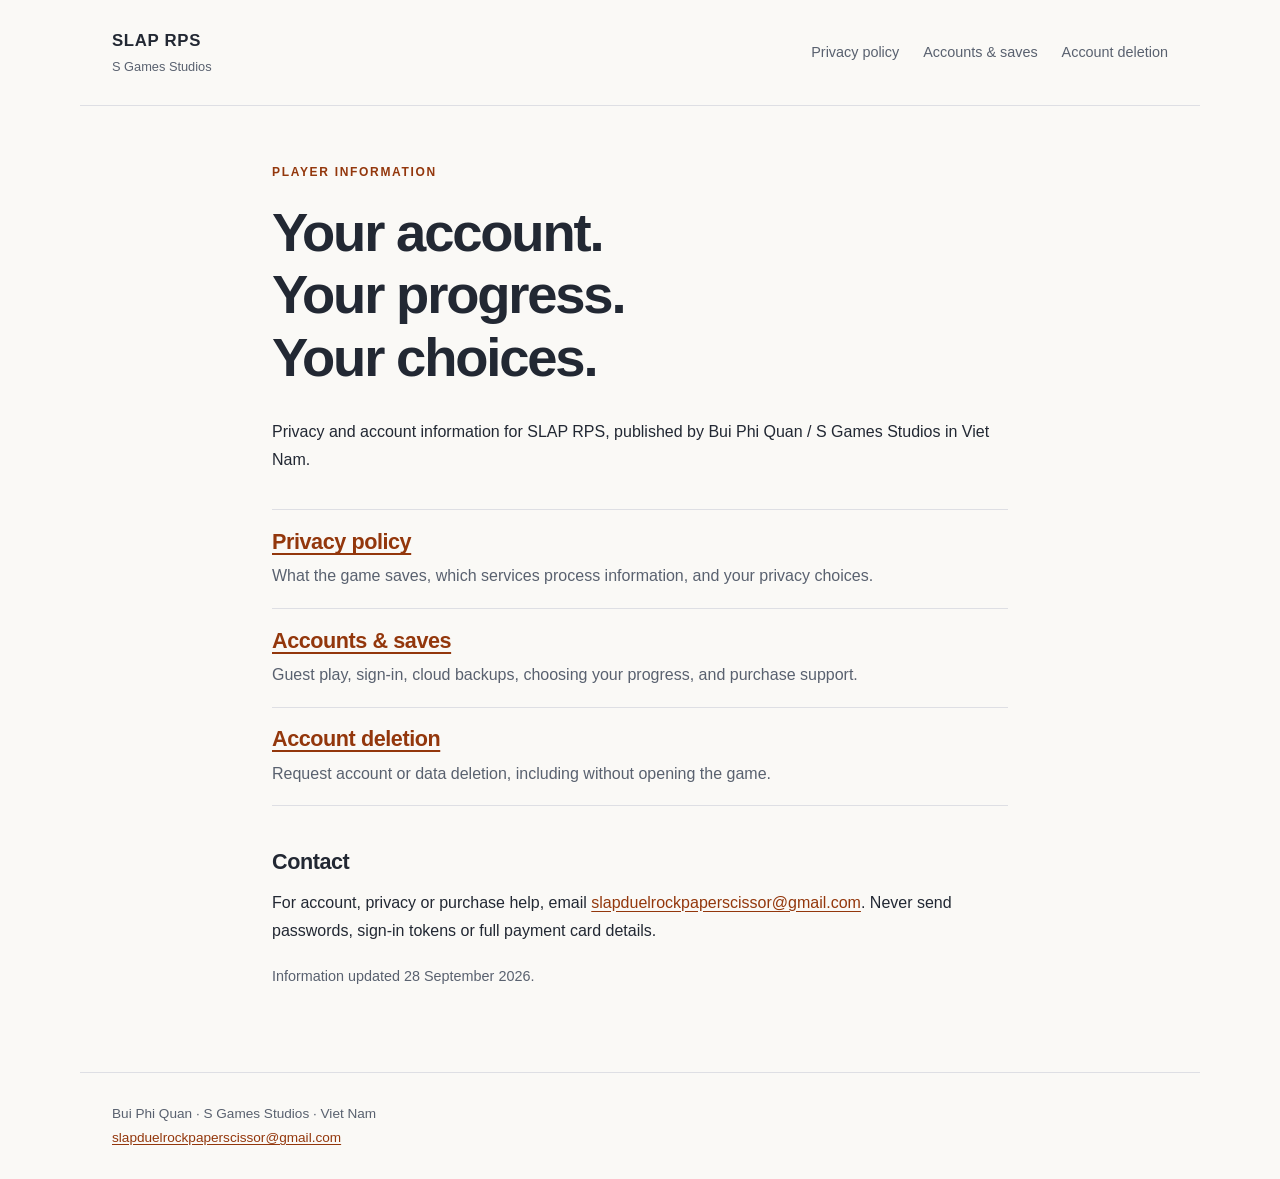
==== index.html @ 4a6f9f21 "Publish SLAP RPS privacy and account information" ====
<!doctype html>
<html lang="en">
<head>
<meta charset="utf-8">
<meta name="viewport" content="width=device-width, initial-scale=1">
<meta name="referrer" content="no-referrer">
<meta http-equiv="Content-Security-Policy" content="default-src 'none'; style-src 'self'; base-uri 'none'; form-action 'none'">
<meta name="description" content="SLAP RPS privacy, account help and deletion requests. Published by Bui Phi Quan / S Games Studios, Viet Nam.">
<title>SLAP RPS player information | S Games Studios</title>
<link rel="stylesheet" href="styles.css">
</head>
<body>
<a class="skip" href="#main">Skip to content</a>
<header><a class="brand" href="index.html">SLAP RPS<span>S Games Studios</span></a><nav aria-label="Information pages"><a href="privacy-policy.html">Privacy policy</a><a href="account-help.html">Accounts &amp; saves</a><a href="account-deletion.html">Account deletion</a></nav></header>
<main id="main"><p class="eyebrow">PLAYER INFORMATION</p>
<h1>Your account.<br>Your progress.<br>Your choices.</h1>
<p>Privacy and account information for SLAP RPS, published by Bui Phi Quan / S Games Studios in Viet Nam.</p>
<section class="pages" aria-label="Read more">
<article><h2><a href="privacy-policy.html">Privacy policy</a></h2><p>What the game saves, which services process information, and your privacy choices.</p></article>
<article><h2><a href="account-help.html">Accounts &amp; saves</a></h2><p>Guest play, sign-in, cloud backups, choosing your progress, and purchase support.</p></article>
<article><h2><a href="account-deletion.html">Account deletion</a></h2><p>Request account or data deletion, including without opening the game.</p></article>
</section>
<h2>Contact</h2><p>For account, privacy or purchase help, email <a href="mailto:slapduelrockpaperscissor@gmail.com">slapduelrockpaperscissor@gmail.com</a>. Never send passwords, sign-in tokens or full payment card details.</p>
<p class="updated">Information updated 28 September 2026.</p></main>
<footer><p>Bui Phi Quan · S Games Studios · Viet Nam</p><p><a href="mailto:slapduelrockpaperscissor@gmail.com">slapduelrockpaperscissor@gmail.com</a></p></footer>
</body>
</html>
---- styles.css ----
:root { color-scheme: light; --ink: #222833; --muted: #59616f; --line: #dedfe4; --accent: #93370c; }
* { box-sizing: border-box; }
html { background: #faf9f6; scroll-padding-top: 1.5rem; }
body { margin: 0; font: 1rem/1.75 -apple-system, BlinkMacSystemFont, "Segoe UI", sans-serif; color: var(--ink); }
a { color: var(--accent); text-underline-offset: .18em; overflow-wrap: anywhere; }
a:hover { text-decoration-thickness: .16em; }
a:focus-visible { outline: 3px solid #b8582b; outline-offset: 4px; border-radius: 2px; }
.skip { position: absolute; left: 1rem; top: -10rem; background: white; padding: .65rem; z-index: 2; }
.skip:focus { top: 1rem; }
header { max-width: 70rem; margin: auto; padding: 1.65rem 2rem; display: flex; align-items: center; justify-content: space-between; gap: 1.5rem; border-bottom: 1px solid var(--line); }
.brand { color: var(--ink); font-size: 1.05rem; font-weight: 800; letter-spacing: .04em; text-decoration: none; }
.brand span { display: block; color: var(--muted); font-weight: 400; font-size: .8rem; letter-spacing: 0; }
nav { display: flex; flex-wrap: wrap; gap: .4rem 1.5rem; font-size: .9rem; }
nav a { color: var(--muted); text-decoration: none; padding: .35rem 0; }
nav a[aria-current] { color: var(--accent); text-decoration: underline; text-decoration-thickness: 2px; }
main { max-width: 50rem; margin: 0 auto; padding: 3.5rem 2rem 4rem; }
h1 { font-size: clamp(2rem, 5vw, 3.4rem); line-height: 1.15; letter-spacing: -.04em; margin: 0 0 1.8rem; font-weight: 750; text-wrap: balance; }
h2 { font-size: 1.35rem; line-height: 1.3; letter-spacing: -.02em; margin: 2.6rem 0 .8rem; }
p { margin: 0 0 1.2rem; }
li { margin-bottom: 1rem; }
ul { padding-left: 1.4rem; }
.eyebrow { color: var(--accent); font-size: .75rem; font-weight: 750; letter-spacing: .14em; }
.pages { margin: 2.2rem 0; border-top: 1px solid var(--line); }
.pages article { padding: 1.1rem 0; border-bottom: 1px solid var(--line); }
.pages h2 { margin: 0 0 .4rem; }
.pages p { margin: 0; color: var(--muted); }
.updated { color: var(--muted); font-size: .9rem; }
footer { max-width: 70rem; margin: auto; padding: 1.8rem 2rem; border-top: 1px solid var(--line); color: var(--muted); font-size: .85rem; }
footer p { margin: 0; }
@media (max-width: 600px) { header { align-items: flex-start; flex-direction: column; padding: 1.25rem; gap: .75rem; } nav { column-gap: 1.1rem; } main { padding: 2.5rem 1.25rem 3rem; } footer { padding: 1.5rem 1.25rem; } }
@media print { body { color: black; font-size: 11pt; } header, footer, .skip { display: none; } main { max-width: none; padding: 0; } a { color: inherit; } h1 { font-size: 24pt; } h2 { break-after: avoid; } }
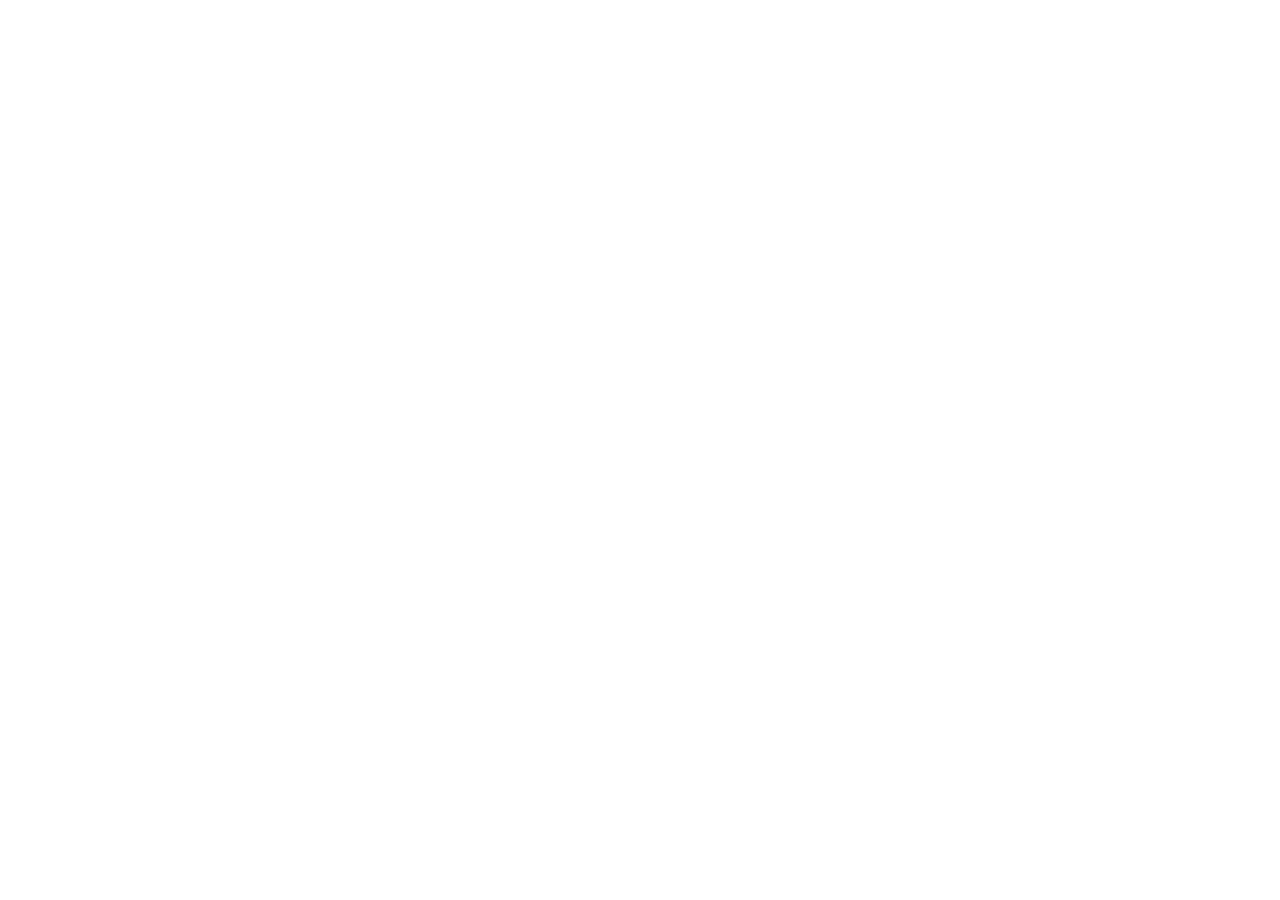
==== commit c4450d93: "Redirect information pages to sgamesstudio.com" ====
--- a/index.html
+++ b/index.html
@@ -8,11 +8,13 @@
 <meta name="description" content="SLAP RPS privacy, account help and deletion requests. Published by Bui Phi Quan / S Games Studios, Viet Nam.">
 <title>SLAP RPS player information | S Games Studios</title>
 <link rel="stylesheet" href="styles.css">
+<link rel="canonical" href="https://sgamesstudio.com/legal.html">
+<meta http-equiv="refresh" content="0; url=https://sgamesstudio.com/legal.html">
 </head>
 <body>
 <a class="skip" href="#main">Skip to content</a>
 <header><a class="brand" href="index.html">SLAP RPS<span>S Games Studios</span></a><nav aria-label="Information pages"><a href="privacy-policy.html">Privacy policy</a><a href="account-help.html">Accounts &amp; saves</a><a href="account-deletion.html">Account deletion</a></nav></header>
-<main id="main"><p class="eyebrow">PLAYER INFORMATION</p>
+<main id="main"><p>This page has moved to the S Games Studio website. <a href="https://sgamesstudio.com/legal.html">Continue to the current page</a>.</p><p class="eyebrow">PLAYER INFORMATION</p>
 <h1>Your account.<br>Your progress.<br>Your choices.</h1>
 <p>Privacy and account information for SLAP RPS, published by Bui Phi Quan / S Games Studios in Viet Nam.</p>
 <section class="pages" aria-label="Read more">
